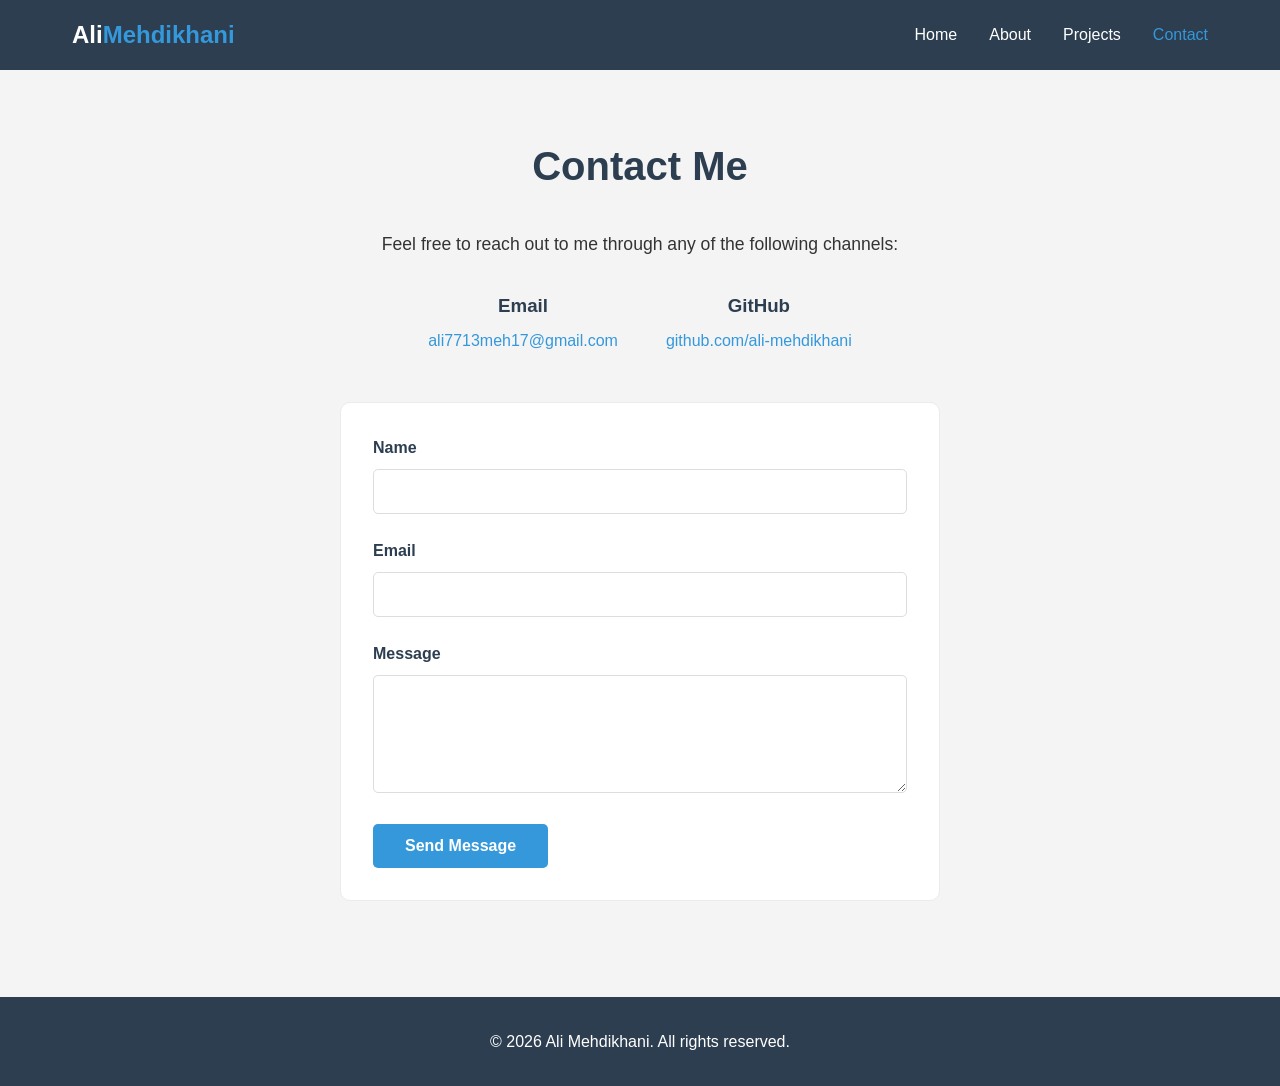
==== contact.html @ 4b4e41cf "Initial commit: portfolio website with Home, About, Projects, Contact pages" ====
<!DOCTYPE html>
<html lang="en">
<head>
    <meta charset="UTF-8">
    <meta name="viewport" content="width=device-width, initial-scale=1.0">
    <title>Contact | Ali Mehdikhani</title>
    <link rel="stylesheet" href="css/style.css">
</head>
<body>
    <nav class="navbar">
        <div class="nav-container">
            <a href="index.html" class="logo">Ali<span>Mehdikhani</span></a>
            <ul class="nav-links">
                <li><a href="index.html">Home</a></li>
                <li><a href="about.html">About</a></li>
                <li><a href="projects.html">Projects</a></li>
                <li><a href="contact.html" class="active">Contact</a></li>
            </ul>
        </div>
    </nav>

    <section class="page-section">
        <h1>Contact Me</h1>
        <div class="contact-content">
            <p>Feel free to reach out to me through any of the following channels:</p>
            <div class="contact-info">
                <div class="contact-item">
                    <h3>Email</h3>
                    <a href="mailto:ali7713meh17@gmail.com">ali7713meh17@gmail.com</a>
                </div>
                <div class="contact-item">
                    <h3>GitHub</h3>
                    <a href="https://github.com/ali-mehdikhani" target="_blank">github.com/ali-mehdikhani</a>
                </div>
            </div>
            <form class="contact-form" action="#" method="post">
                <div class="form-group">
                    <label for="name">Name</label>
                    <input type="text" id="name" name="name" required>
                </div>
                <div class="form-group">
                    <label for="email">Email</label>
                    <input type="email" id="email" name="email" required>
                </div>
                <div class="form-group">
                    <label for="message">Message</label>
                    <textarea id="message" name="message" rows="5" required></textarea>
                </div>
                <button type="submit" class="btn btn-primary">Send Message</button>
            </form>
        </div>
    </section>

    <footer>
        <p>&copy; 2026 Ali Mehdikhani. All rights reserved.</p>
    </footer>
</body>
</html>
---- css/style.css ----
* {
    margin: 0;
    padding: 0;
    box-sizing: border-box;
}

body {
    font-family: 'Segoe UI', Tahoma, Geneva, Verdana, sans-serif;
    line-height: 1.6;
    color: #333;
    background-color: #f4f4f4;
}

.navbar {
    background-color: #2c3e50;
    padding: 1rem 0;
    position: sticky;
    top: 0;
    z-index: 100;
}

.nav-container {
    max-width: 1200px;
    margin: 0 auto;
    display: flex;
    justify-content: space-between;
    align-items: center;
    padding: 0 2rem;
}

.logo {
    color: #fff;
    font-size: 1.5rem;
    font-weight: bold;
    text-decoration: none;
}

.logo span {
    color: #3498db;
}

.nav-links {
    display: flex;
    list-style: none;
    gap: 2rem;
}

.nav-links a {
    color: #fff;
    text-decoration: none;
    transition: color 0.3s;
}

.nav-links a:hover,
.nav-links a.active {
    color: #3498db;
}

.hero {
    background: linear-gradient(135deg, #2c3e50 0%, #3498db 100%);
    color: #fff;
    text-align: center;
    padding: 6rem 2rem;
}

.profile-image {
    margin-bottom: 2rem;
}

.placeholder-img {
    width: 150px;
    height: 150px;
    background-color: #fff;
    color: #2c3e50;
    border-radius: 50%;
    display: flex;
    align-items: center;
    justify-content: center;
    font-size: 3rem;
    font-weight: bold;
    margin: 0 auto;
    border: 4px solid #3498db;
}

.hero h1 {
    font-size: 3rem;
    margin-bottom: 0.5rem;
}

.hero .title {
    font-size: 1.5rem;
    color: #ecf0f1;
    margin-bottom: 1rem;
}

.hero .subtitle {
    font-size: 1.1rem;
    color: #bdc3c7;
    max-width: 600px;
    margin: 0 auto 2rem;
}

.hero-buttons {
    display: flex;
    gap: 1rem;
    justify-content: center;
    flex-wrap: wrap;
}

.btn {
    display: inline-block;
    padding: 0.8rem 2rem;
    border-radius: 5px;
    text-decoration: none;
    font-weight: bold;
    transition: all 0.3s;
    border: none;
    cursor: pointer;
    font-size: 1rem;
}

.btn-primary {
    background-color: #3498db;
    color: #fff;
}

.btn-primary:hover {
    background-color: #2980b9;
}

.btn-secondary {
    background-color: transparent;
    color: #fff;
    border: 2px solid #fff;
}

.btn-secondary:hover {
    background-color: #fff;
    color: #2c3e50;
}

.page-section {
    max-width: 1200px;
    margin: 0 auto;
    padding: 4rem 2rem;
}

.page-section h1 {
    font-size: 2.5rem;
    margin-bottom: 2rem;
    color: #2c3e50;
    text-align: center;
}

.page-section h2 {
    font-size: 2rem;
    margin-bottom: 2rem;
    color: #2c3e50;
    text-align: center;
}

.about-content {
    max-width: 800px;
    margin: 0 auto;
    font-size: 1.1rem;
}

.about-content p {
    margin-bottom: 1.5rem;
}

.skills-section {
    background-color: #fff;
}

.skills-grid {
    display: grid;
    grid-template-columns: repeat(auto-fit, minmax(200px, 1fr));
    gap: 2rem;
    max-width: 1000px;
    margin: 0 auto;
}

.skill-card {
    background-color: #f8f9fa;
    padding: 2rem;
    border-radius: 10px;
    text-align: center;
    border: 1px solid #e9ecef;
    transition: transform 0.3s;
}

.skill-card:hover {
    transform: translateY(-5px);
    box-shadow: 0 5px 15px rgba(0,0,0,0.1);
}

.skill-card h3 {
    color: #3498db;
    margin-bottom: 0.5rem;
}

.projects-grid {
    display: grid;
    grid-template-columns: repeat(auto-fit, minmax(300px, 1fr));
    gap: 2rem;
}

.project-card {
    background-color: #fff;
    padding: 2rem;
    border-radius: 10px;
    border: 1px solid #e9ecef;
    transition: transform 0.3s;
}

.project-card:hover {
    transform: translateY(-5px);
    box-shadow: 0 5px 15px rgba(0,0,0,0.1);
}

.project-card h3 {
    color: #2c3e50;
    margin-bottom: 1rem;
}

.project-card p {
    margin-bottom: 1.5rem;
    color: #666;
}

.contact-content {
    max-width: 800px;
    margin: 0 auto;
}

.contact-content > p {
    text-align: center;
    margin-bottom: 2rem;
    font-size: 1.1rem;
}

.contact-info {
    display: flex;
    justify-content: center;
    gap: 3rem;
    margin-bottom: 3rem;
    flex-wrap: wrap;
}

.contact-item {
    text-align: center;
}

.contact-item h3 {
    color: #2c3e50;
    margin-bottom: 0.5rem;
}

.contact-item a {
    color: #3498db;
    text-decoration: none;
}

.contact-item a:hover {
    text-decoration: underline;
}

.contact-form {
    max-width: 600px;
    margin: 0 auto;
    background-color: #fff;
    padding: 2rem;
    border-radius: 10px;
    border: 1px solid #e9ecef;
}

.form-group {
    margin-bottom: 1.5rem;
}

.form-group label {
    display: block;
    margin-bottom: 0.5rem;
    font-weight: bold;
    color: #2c3e50;
}

.form-group input,
.form-group textarea {
    width: 100%;
    padding: 0.8rem;
    border: 1px solid #ddd;
    border-radius: 5px;
    font-size: 1rem;
    font-family: inherit;
}

.form-group input:focus,
.form-group textarea:focus {
    outline: none;
    border-color: #3498db;
}

footer {
    background-color: #2c3e50;
    color: #fff;
    text-align: center;
    padding: 2rem;
    margin-top: 2rem;
}

@media (max-width: 768px) {
    .nav-container {
        flex-direction: column;
        gap: 1rem;
    }

    .nav-links {
        gap: 1rem;
    }

    .hero h1 {
        font-size: 2rem;
    }

    .hero .title {
        font-size: 1.2rem;
    }

    .page-section {
        padding: 2rem 1rem;
    }

    .contact-info {
        flex-direction: column;
        gap: 1.5rem;
    }
}
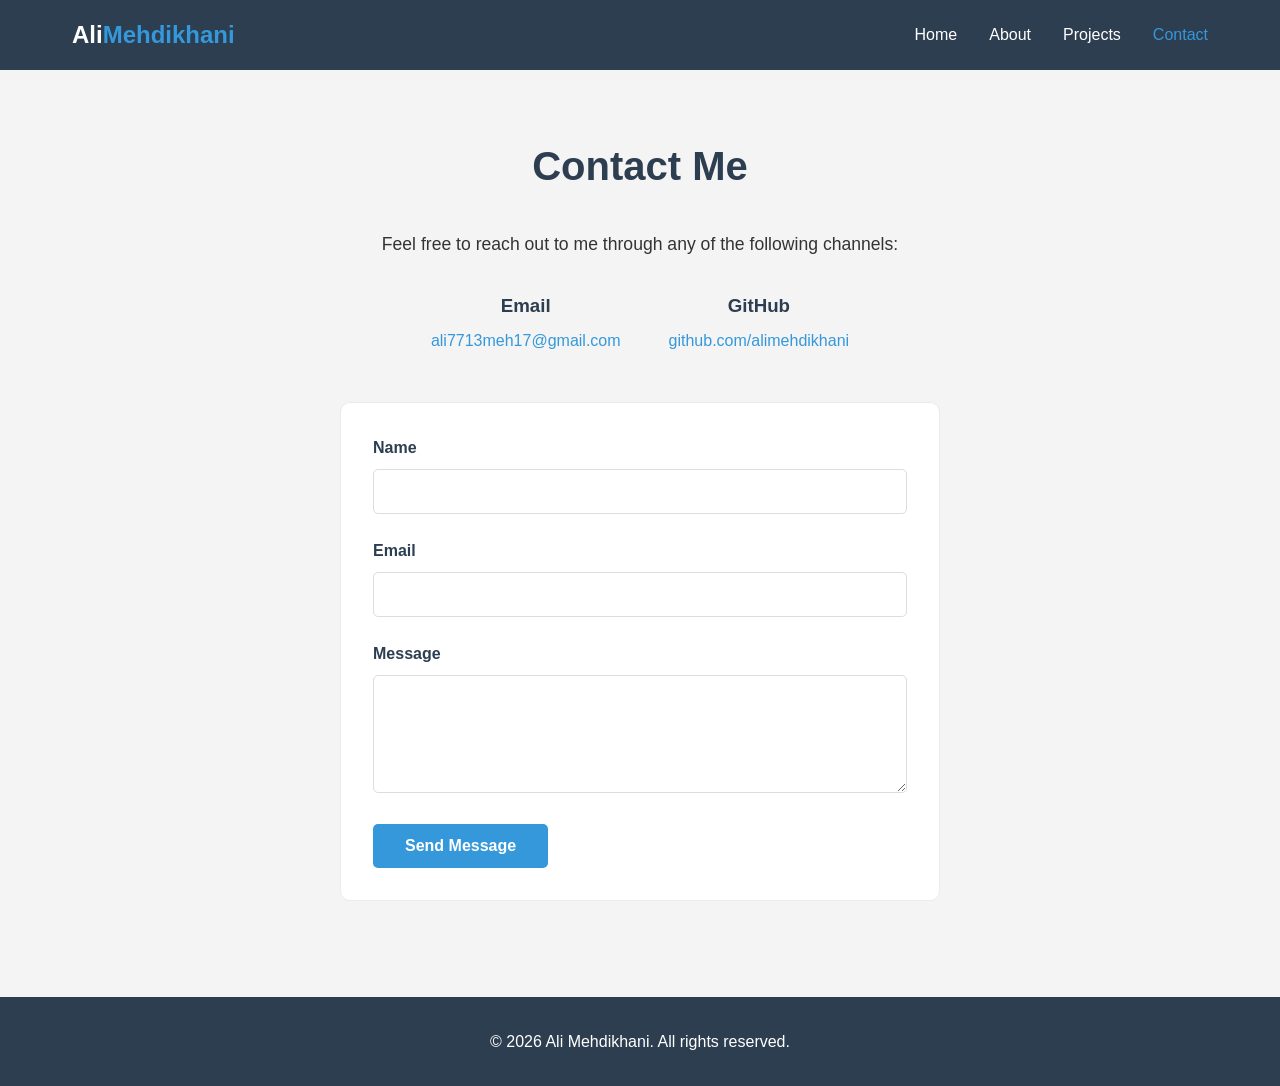
==== commit e0abbfb2: "Fix GitHub links: remove hyphen from username" ====
--- a/contact.html
+++ b/contact.html
@@ -30,7 +30,7 @@
                 </div>
                 <div class="contact-item">
                     <h3>GitHub</h3>
-                    <a href="https://github.com/ali-mehdikhani" target="_blank">github.com/ali-mehdikhani</a>
+                    <a href="https://github.com/alimehdikhani" target="_blank">github.com/alimehdikhani</a>
                 </div>
             </div>
             <form class="contact-form" action="#" method="post">
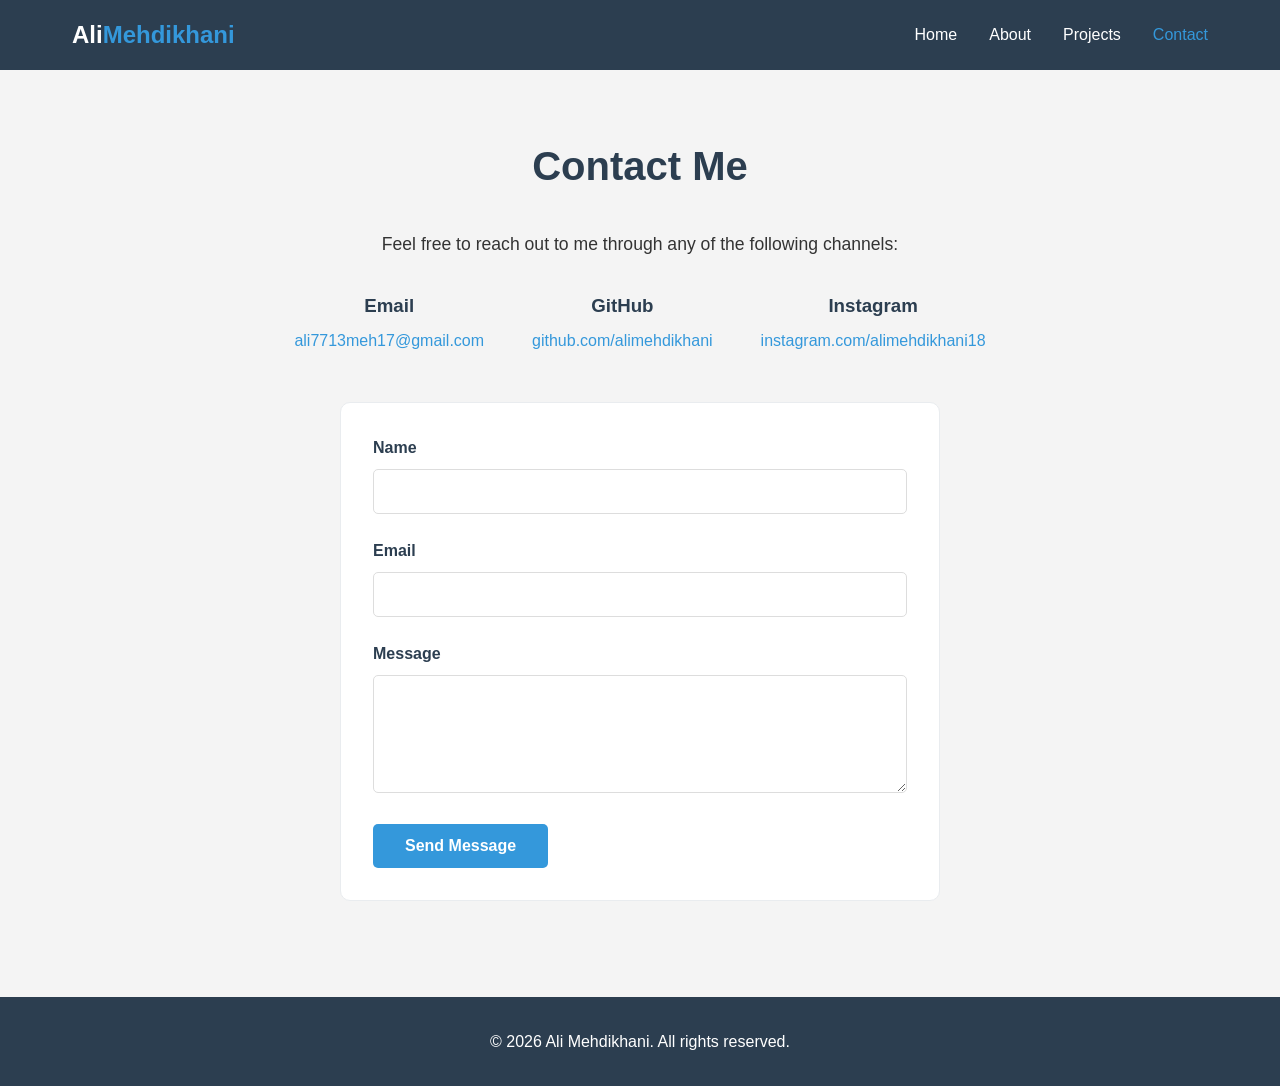
==== commit dbb149ea: "Add profile photo and Instagram link" ====
--- a/contact.html
+++ b/contact.html
@@ -32,6 +32,10 @@
                     <h3>GitHub</h3>
                     <a href="https://github.com/alimehdikhani" target="_blank">github.com/alimehdikhani</a>
                 </div>
+                <div class="contact-item">
+                    <h3>Instagram</h3>
+                    <a href="https://instagram.com/alimehdikhani18" target="_blank">instagram.com/alimehdikhani18</a>
+                </div>
             </div>
             <form class="contact-form" action="#" method="post">
                 <div class="form-group">
--- a/css/style.css
+++ b/css/style.css
@@ -80,6 +80,16 @@
     font-weight: bold;
     margin: 0 auto;
     border: 4px solid #3498db;
+}
+
+.profile-img {
+    width: 150px;
+    height: 150px;
+    border-radius: 50%;
+    object-fit: cover;
+    margin: 0 auto;
+    border: 4px solid #3498db;
+    display: block;
 }
 
 .hero h1 {
@@ -310,6 +320,155 @@
     margin-top: 2rem;
 }
 
+/* Back to top button */
+.back-to-top {
+    position: fixed;
+    bottom: 30px;
+    right: 30px;
+    width: 50px;
+    height: 50px;
+    background-color: #3498db;
+    color: #fff;
+    border: none;
+    border-radius: 50%;
+    font-size: 1.5rem;
+    cursor: pointer;
+    opacity: 0;
+    visibility: hidden;
+    transition: all 0.3s;
+    z-index: 1000;
+    box-shadow: 0 2px 10px rgba(0,0,0,0.2);
+}
+
+.back-to-top.visible {
+    opacity: 1;
+    visibility: visible;
+}
+
+.back-to-top:hover {
+    background-color: #2980b9;
+    transform: translateY(-3px);
+}
+
+/* Fade-in animation */
+.fade-in {
+    opacity: 0;
+    transform: translateY(20px);
+    transition: opacity 0.6s ease, transform 0.6s ease;
+}
+
+.fade-in.visible {
+    opacity: 1;
+    transform: translateY(0);
+}
+
+/* Modern enhancements */
+.hero {
+    position: relative;
+    overflow: hidden;
+}
+
+.hero::before {
+    content: '';
+    position: absolute;
+    top: 0;
+    left: 0;
+    right: 0;
+    bottom: 0;
+    background: radial-gradient(circle at 50% 50%, rgba(255,255,255,0.1) 0%, transparent 70%);
+    animation: pulse 4s ease-in-out infinite;
+}
+
+@keyframes pulse {
+    0%, 100% { transform: scale(1); opacity: 0.5; }
+    50% { transform: scale(1.1); opacity: 0.8; }
+}
+
+.profile-image {
+    position: relative;
+    z-index: 1;
+}
+
+.profile-image::before {
+    content: '';
+    position: absolute;
+    top: -10px;
+    left: -10px;
+    right: -10px;
+    bottom: -10px;
+    border: 3px solid rgba(52, 152, 219, 0.3);
+    border-radius: 50%;
+    animation: rotate 10s linear infinite;
+}
+
+@keyframes rotate {
+    from { transform: rotate(0deg); }
+    to { transform: rotate(360deg); }
+}
+
+/* Project card image placeholder */
+.project-image {
+    width: 100%;
+    height: 150px;
+    background: linear-gradient(135deg, #667eea 0%, #764ba2 100%);
+    border-radius: 8px;
+    margin-bottom: 1rem;
+    display: flex;
+    align-items: center;
+    justify-content: center;
+    color: #fff;
+    font-size: 2rem;
+    font-weight: bold;
+}
+
+/* Skill card icons */
+.skill-card::before {
+    content: '';
+    display: block;
+    width: 50px;
+    height: 50px;
+    margin: 0 auto 1rem;
+    background-size: contain;
+    background-repeat: no-repeat;
+    background-position: center;
+}
+
+.skill-card:nth-child(1)::before { content: '🐍'; font-size: 2.5rem; background: none; }
+.skill-card:nth-child(2)::before { content: '🧱'; font-size: 2.5rem; background: none; }
+.skill-card:nth-child(3)::before { content: '🔧'; font-size: 2.5rem; background: none; }
+.skill-card:nth-child(4)::before { content: '📄'; font-size: 2.5rem; background: none; }
+.skill-card:nth-child(5)::before { content: '🎨'; font-size: 2.5rem; background: none; }
+
+/* Contact form focus animation */
+.form-group input:focus,
+.form-group textarea:focus {
+    box-shadow: 0 0 0 3px rgba(52, 152, 219, 0.2);
+}
+
+/* Button animation */
+.btn {
+    position: relative;
+    overflow: hidden;
+}
+
+.btn::after {
+    content: '';
+    position: absolute;
+    top: 50%;
+    left: 50%;
+    width: 0;
+    height: 0;
+    background: rgba(255,255,255,0.3);
+    border-radius: 50%;
+    transform: translate(-50%, -50%);
+    transition: width 0.6s, height 0.6s;
+}
+
+.btn:active::after {
+    width: 300px;
+    height: 300px;
+}
+
 @media (max-width: 768px) {
     .nav-container {
         flex-direction: column;
